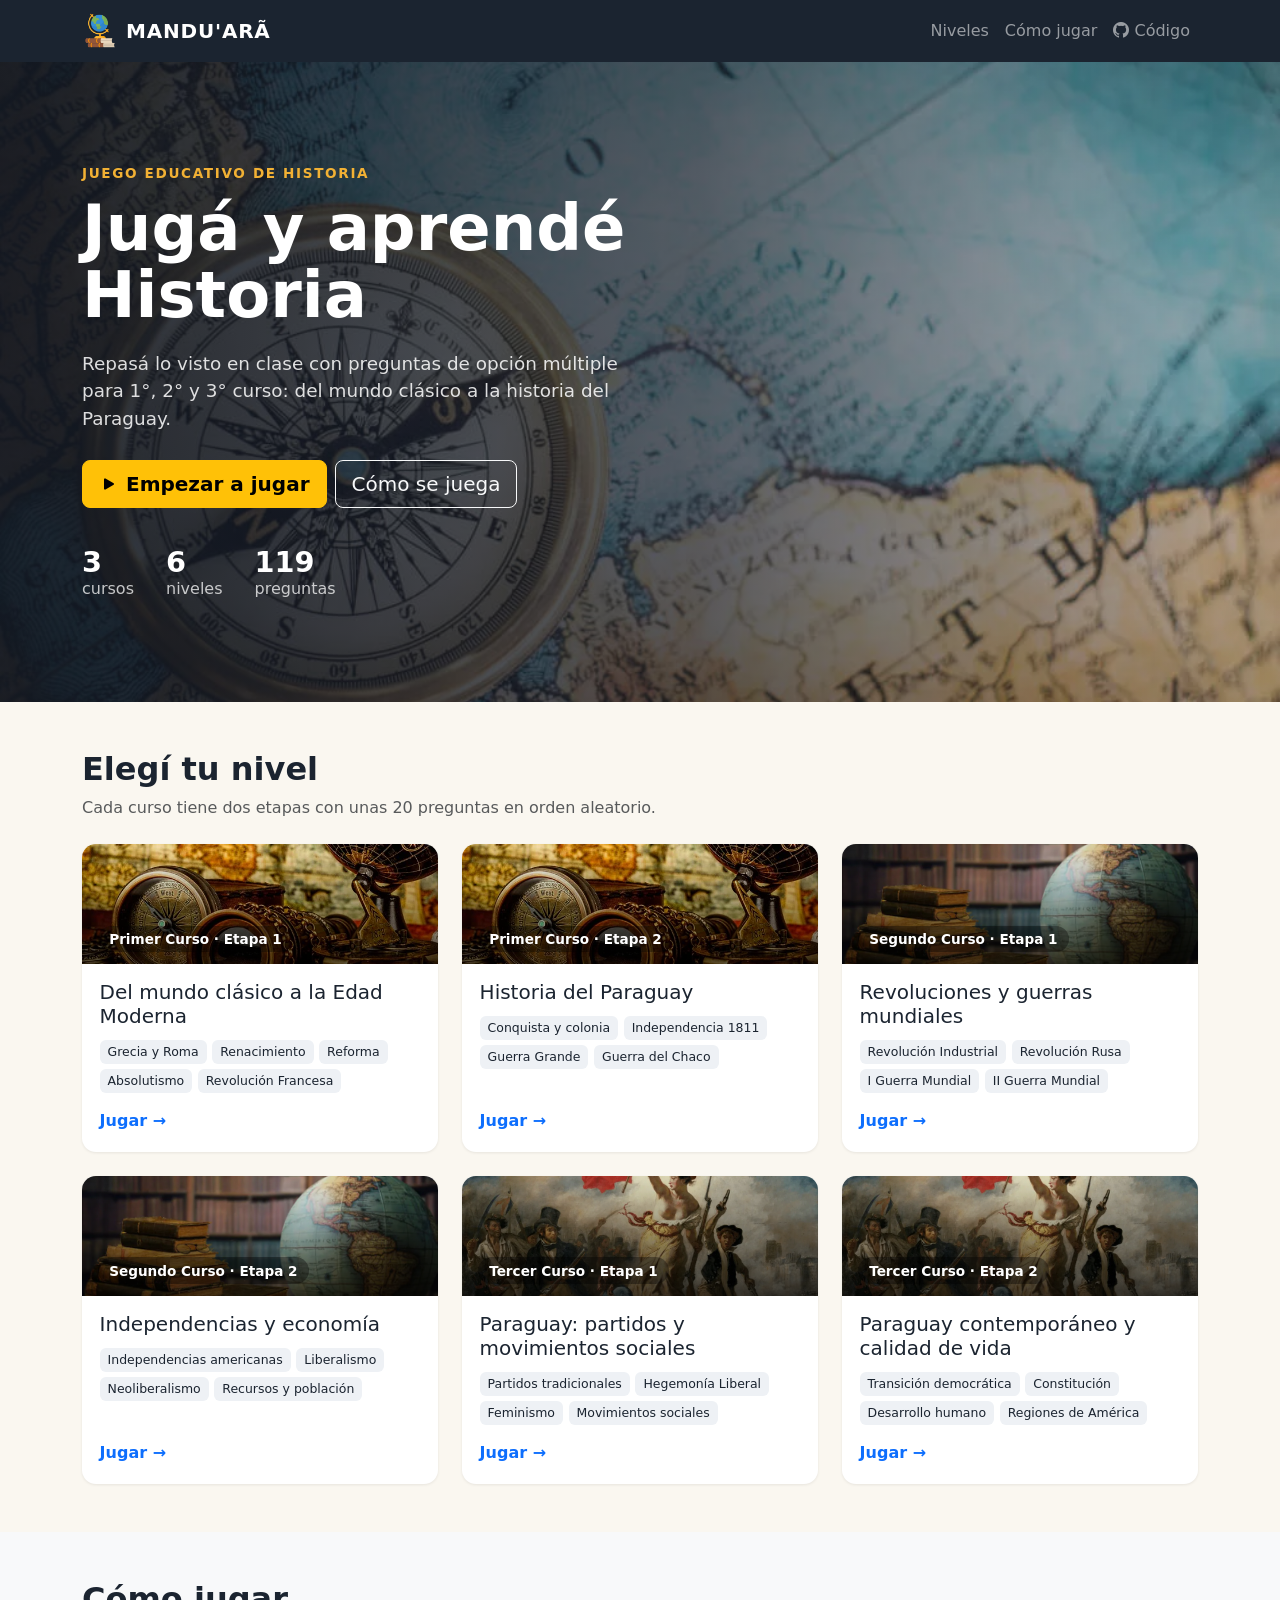
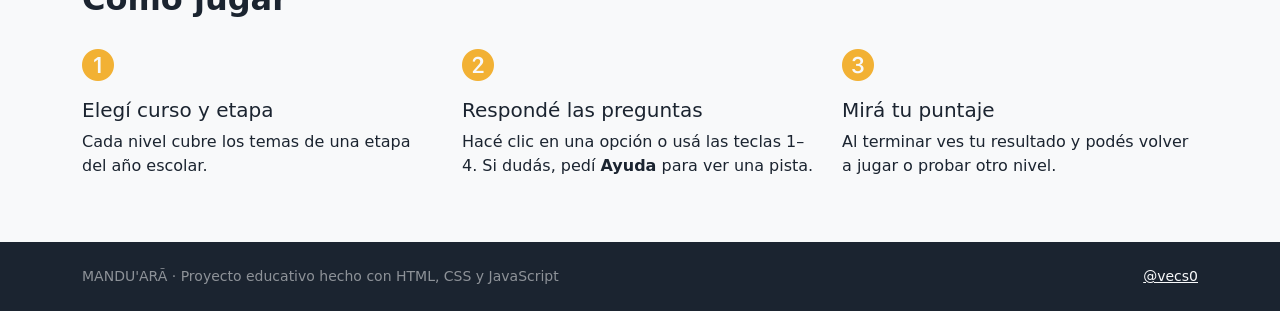
==== index.html @ 823389a2 "refactor: restructure quiz into single page with new landing - Replace 6 duplicated HTML pages and 3" ====
<!DOCTYPE html>
<html lang="es">
<head>
  <meta charset="UTF-8">
  <meta name="viewport" content="width=device-width, initial-scale=1.0">
  <title>MANDU'ARÃ · Juega y aprende Historia</title>
  <meta name="description" content="Juego de preguntas de Historia para 1°, 2° y 3° curso: mundo clásico, historia del Paraguay, guerras mundiales y más.">
  <meta name="theme-color" content="#1b2430">
  <link rel="icon" type="image/png" href="assets/img/favicon.png">

  <meta property="og:type" content="website">
  <meta property="og:site_name" content="MANDU'ARÃ">
  <meta property="og:title" content="MANDU'ARÃ · Juega y aprende Historia">
  <meta property="og:description" content="Quiz de Historia con 6 niveles, 119 preguntas y ayudas con imágenes.">
  <meta property="og:image" content="https://vecs0.github.io/manduara.dev/docs/screenshots/og-image.jpg">

  <link rel="stylesheet" href="https://cdn.jsdelivr.net/npm/bootstrap@5.3.3/dist/css/bootstrap.min.css" integrity="sha384-QWTKZyjpPEjISv5WaRU9OFeRpok6YctnYmDr5pNlyT2bRjXh0JMhjY6hW+ALEwIH" crossorigin="anonymous">
  <link rel="stylesheet" href="https://cdn.jsdelivr.net/npm/bootstrap-icons@1.11.3/font/bootstrap-icons.min.css" integrity="sha384-XGjxtQfXaH2tnPFa9x+ruJTuLE3Aa6LhHSWRr1XeTyhezb4abCG4ccI5AkVDxqC+" crossorigin="anonymous">
  <link rel="stylesheet" href="assets/css/main.css">
</head>
<body>
  <nav class="navbar navbar-expand-md navbar-dark barra sticky-top">
    <div class="container">
      <a class="navbar-brand d-flex align-items-center gap-2" href="index.html">
        <img src="assets/img/logo.png" alt="" width="36" height="36">
        <span>MANDU'ARÃ</span>
      </a>
      <button class="navbar-toggler" type="button" data-bs-toggle="collapse" data-bs-target="#menu" aria-controls="menu" aria-expanded="false" aria-label="Abrir menú">
        <span class="navbar-toggler-icon"></span>
      </button>
      <div class="collapse navbar-collapse" id="menu">
        <ul class="navbar-nav ms-auto">
          <li class="nav-item"><a class="nav-link" href="#niveles">Niveles</a></li>
          <li class="nav-item"><a class="nav-link" href="#como-jugar">Cómo jugar</a></li>
          <li class="nav-item"><a class="nav-link" href="https://github.com/vecs0/manduara.dev" target="_blank" rel="noopener"><i class="bi bi-github" aria-hidden="true"></i> Código</a></li>
        </ul>
      </div>
    </div>
  </nav>

  <header class="portada">
    <div class="container portada-contenido">
      <p class="portada-etiqueta">Juego educativo de Historia</p>
      <h1 class="portada-titulo">Jugá y aprendé Historia</h1>
      <p class="portada-texto">
        Repasá lo visto en clase con preguntas de opción múltiple para 1°, 2° y 3° curso:
        del mundo clásico a la historia del Paraguay.
      </p>
      <div class="d-flex flex-wrap gap-2">
        <a class="btn btn-warning btn-lg fw-semibold" href="#niveles"><i class="bi bi-play-fill" aria-hidden="true"></i> Empezar a jugar</a>
        <a class="btn btn-outline-light btn-lg" href="#como-jugar">Cómo se juega</a>
      </div>
      <ul class="portada-datos">
        <li><strong>3</strong> cursos</li>
        <li><strong>6</strong> niveles</li>
        <li><strong>119</strong> preguntas</li>
      </ul>
    </div>
  </header>

  <main>
    <section id="niveles" class="container py-5">
      <h2 class="seccion-titulo">Elegí tu nivel</h2>
      <p class="text-body-secondary mb-4">Cada curso tiene dos etapas con unas 20 preguntas en orden aleatorio.</p>
      <div id="lista-niveles" class="row g-4"></div>
      <noscript><p class="alert alert-warning mt-3">Este juego necesita JavaScript para funcionar.</p></noscript>
    </section>

    <section id="como-jugar" class="bg-body-tertiary py-5">
      <div class="container">
        <h2 class="seccion-titulo mb-4">Cómo jugar</h2>
        <div class="row g-4">
          <div class="col-md-4">
            <div class="paso"><i class="bi bi-1-circle-fill" aria-hidden="true"></i>
              <h3 class="h5">Elegí curso y etapa</h3>
              <p>Cada nivel cubre los temas de una etapa del año escolar.</p></div>
          </div>
          <div class="col-md-4">
            <div class="paso"><i class="bi bi-2-circle-fill" aria-hidden="true"></i>
              <h3 class="h5">Respondé las preguntas</h3>
              <p>Hacé clic en una opción o usá las teclas 1–4. Si dudás, pedí <strong>Ayuda</strong> para ver una pista.</p></div>
          </div>
          <div class="col-md-4">
            <div class="paso"><i class="bi bi-3-circle-fill" aria-hidden="true"></i>
              <h3 class="h5">Mirá tu puntaje</h3>
              <p>Al terminar ves tu resultado y podés volver a jugar o probar otro nivel.</p></div>
          </div>
        </div>
      </div>
    </section>
  </main>

  <footer class="barra text-white-50 py-4">
    <div class="container d-flex flex-wrap justify-content-between gap-2 small">
      <span>MANDU'ARÃ · Proyecto educativo hecho con HTML, CSS y JavaScript</span>
      <a class="link-light" href="https://github.com/vecs0" target="_blank" rel="noopener">@vecs0</a>
    </div>
  </footer>

  <script src="https://cdn.jsdelivr.net/npm/bootstrap@5.3.3/dist/js/bootstrap.bundle.min.js" integrity="sha384-YvpcrYf0tY3lHB60NNkmXc5s9fDVZLESaAA55NDzOxhy9GkcIdslK1eN7N6jIeHz" crossorigin="anonymous"></script>
  <script src="assets/js/niveles.js"></script>
  <script>
    (function () {
      const lista = document.getElementById("lista-niveles");
      for (const curso of window.NIVELES) {
        for (const e of curso.etapas) {
          const col = document.createElement("div");
          col.className = "col-sm-6 col-lg-4";
          const a = document.createElement("a");
          a.className = "nivel";
          a.href = `quiz.html?curso=${curso.curso}&etapa=${e.etapa}`;
          a.style.setProperty("--fondo", `url("${new URL(curso.fondo, location.href)}")`);

          const cabecera = document.createElement("div");
          cabecera.className = "nivel-cabecera";
          const etiqueta = document.createElement("span");
          etiqueta.className = "nivel-curso";
          etiqueta.textContent = `${curso.nombre} · Etapa ${e.etapa}`;
          cabecera.append(etiqueta);

          const cuerpo = document.createElement("div");
          cuerpo.className = "nivel-cuerpo";
          const h3 = document.createElement("h3");
          h3.className = "h5";
          h3.textContent = e.titulo;
          const temas = document.createElement("ul");
          temas.className = "nivel-temas";
          for (const t of e.temas) {
            const li = document.createElement("li");
            li.textContent = t;
            temas.append(li);
          }
          const cta = document.createElement("span");
          cta.className = "nivel-cta";
          cta.textContent = "Jugar →";
          cuerpo.append(h3, temas, cta);

          a.append(cabecera, cuerpo);
          col.append(a);
          lista.append(col);
        }
      }
    })();
  </script>
</body>
</html>
---- assets/css/main.css ----
:root {
  --tinta: #1b2430;
  --acento: #f2b134;
  --papel: #faf7f0;
  --verde: #198754;
  --rojo: #dc3545;
  --radio: 14px;
}

body {
  background: var(--papel);
  color: var(--tinta);
}

.barra {
  background: var(--tinta);
}

.navbar-brand {
  font-weight: 700;
  letter-spacing: 0.04em;
}

/* ---------- Portada ---------- */
.portada {
  position: relative;
  color: #fff;
  background:
    linear-gradient(90deg, rgba(20, 26, 36, 0.92) 0%, rgba(20, 26, 36, 0.7) 55%, rgba(20, 26, 36, 0.25) 100%),
    url("../img/fondos/portada.webp") center / cover no-repeat;
  min-height: min(78vh, 640px);
  display: flex;
  align-items: center;
}

.portada-contenido {
  padding-block: 4rem;
  max-width: 1140px;
}

.portada-etiqueta {
  color: var(--acento);
  font-weight: 600;
  text-transform: uppercase;
  letter-spacing: 0.12em;
  font-size: 0.85rem;
  margin-bottom: 0.75rem;
}

.portada-titulo {
  font-size: clamp(2.2rem, 6vw, 4rem);
  font-weight: 800;
  line-height: 1.05;
  max-width: 14ch;
}

.portada-texto {
  font-size: 1.15rem;
  max-width: 46ch;
  color: rgba(255, 255, 255, 0.85);
  margin-block: 1.25rem 1.75rem;
}

.portada-datos {
  display: flex;
  gap: 2rem;
  list-style: none;
  padding: 0;
  margin: 2.5rem 0 0;
  color: rgba(255, 255, 255, 0.75);
}

.portada-datos strong {
  display: block;
  font-size: 1.8rem;
  color: #fff;
  line-height: 1;
}

.seccion-titulo {
  font-weight: 800;
}

/* ---------- Tarjetas de nivel ---------- */
.nivel {
  display: flex;
  flex-direction: column;
  height: 100%;
  border-radius: var(--radio);
  overflow: hidden;
  background: #fff;
  color: inherit;
  text-decoration: none;
  box-shadow: 0 1px 3px rgba(0, 0, 0, 0.08);
  transition: transform 0.2s ease, box-shadow 0.2s ease;
}

.nivel:hover,
.nivel:focus-visible {
  transform: translateY(-4px);
  box-shadow: 0 12px 28px rgba(0, 0, 0, 0.14);
  color: inherit;
}

.nivel-cabecera {
  height: 120px;
  display: flex;
  align-items: flex-end;
  padding: 0.75rem 1rem;
  background: linear-gradient(transparent, rgba(0, 0, 0, 0.65)), var(--fondo) center / cover;
}

.nivel-curso {
  color: #fff;
  font-weight: 600;
  font-size: 0.85rem;
  background: rgba(0, 0, 0, 0.35);
  border-radius: 999px;
  padding: 0.2rem 0.7rem;
}

.nivel-cuerpo {
  display: flex;
  flex-direction: column;
  flex: 1;
  padding: 1rem 1.1rem 1.2rem;
}

.nivel-temas {
  display: flex;
  flex-wrap: wrap;
  gap: 0.35rem;
  list-style: none;
  padding: 0;
  margin: 0.25rem 0 1rem;
}

.nivel-temas li {
  font-size: 0.78rem;
  background: #eef1f5;
  border-radius: 6px;
  padding: 0.15rem 0.5rem;
}

.nivel-cta {
  margin-top: auto;
  font-weight: 700;
  color: #0d6efd;
}

.paso i {
  font-size: 2rem;
  color: var(--acento);
}

.paso h3 {
  margin-top: 0.5rem;
}

/* ---------- Quiz ---------- */
.pagina-quiz {
  min-height: 100vh;
  background:
    linear-gradient(rgba(20, 26, 36, 0.55), rgba(20, 26, 36, 0.55)),
    var(--fondo, none) center / cover fixed no-repeat,
    var(--tinta);
}

.tablero {
  max-width: 820px;
  background: rgba(255, 255, 255, 0.97);
  border-radius: var(--radio);
  padding: clamp(1rem, 3vw, 2rem);
  box-shadow: 0 20px 50px rgba(0, 0, 0, 0.3);
}

.tablero-encabezado {
  display: flex;
  justify-content: space-between;
  align-items: center;
  gap: 1rem;
}

.tarjeta-pregunta {
  margin-block: 1.5rem;
}

.pregunta {
  font-size: clamp(1.2rem, 2.6vw, 1.6rem);
  font-weight: 600;
  line-height: 1.35;
  outline: none;
}

.opciones {
  display: grid;
  gap: 0.75rem;
}

.opcion {
  display: flex;
  align-items: center;
  gap: 0.85rem;
  width: 100%;
  text-align: left;
  font-size: 1.05rem;
  padding: 0.9rem 1rem;
  border: 2px solid #e3e6ea;
  border-radius: 10px;
  background: #f7f8fa;
  color: inherit;
  cursor: pointer;
  transition: background 0.15s ease, border-color 0.15s ease, transform 0.15s ease;
}

.opcion:hover:not(:disabled),
.opcion:focus-visible {
  border-color: #0d6efd;
  background: #eef4ff;
  outline: none;
}

.opcion:active:not(:disabled) {
  transform: scale(0.99);
}

.opcion:disabled {
  cursor: default;
}

.opcion-tecla {
  flex: none;
  display: grid;
  place-items: center;
  width: 1.9rem;
  height: 1.9rem;
  border-radius: 6px;
  background: #fff;
  border: 1px solid #d5d9df;
  font-size: 0.85rem;
  font-weight: 700;
}

.opcion.es-correcta {
  border-color: var(--verde);
  background: #e8f5ee;
}

.opcion.es-incorrecta {
  border-color: var(--rojo);
  background: #fdecee;
}

@media (prefers-reduced-motion: reduce) {
  * {
    transition: none !important;
  }
}
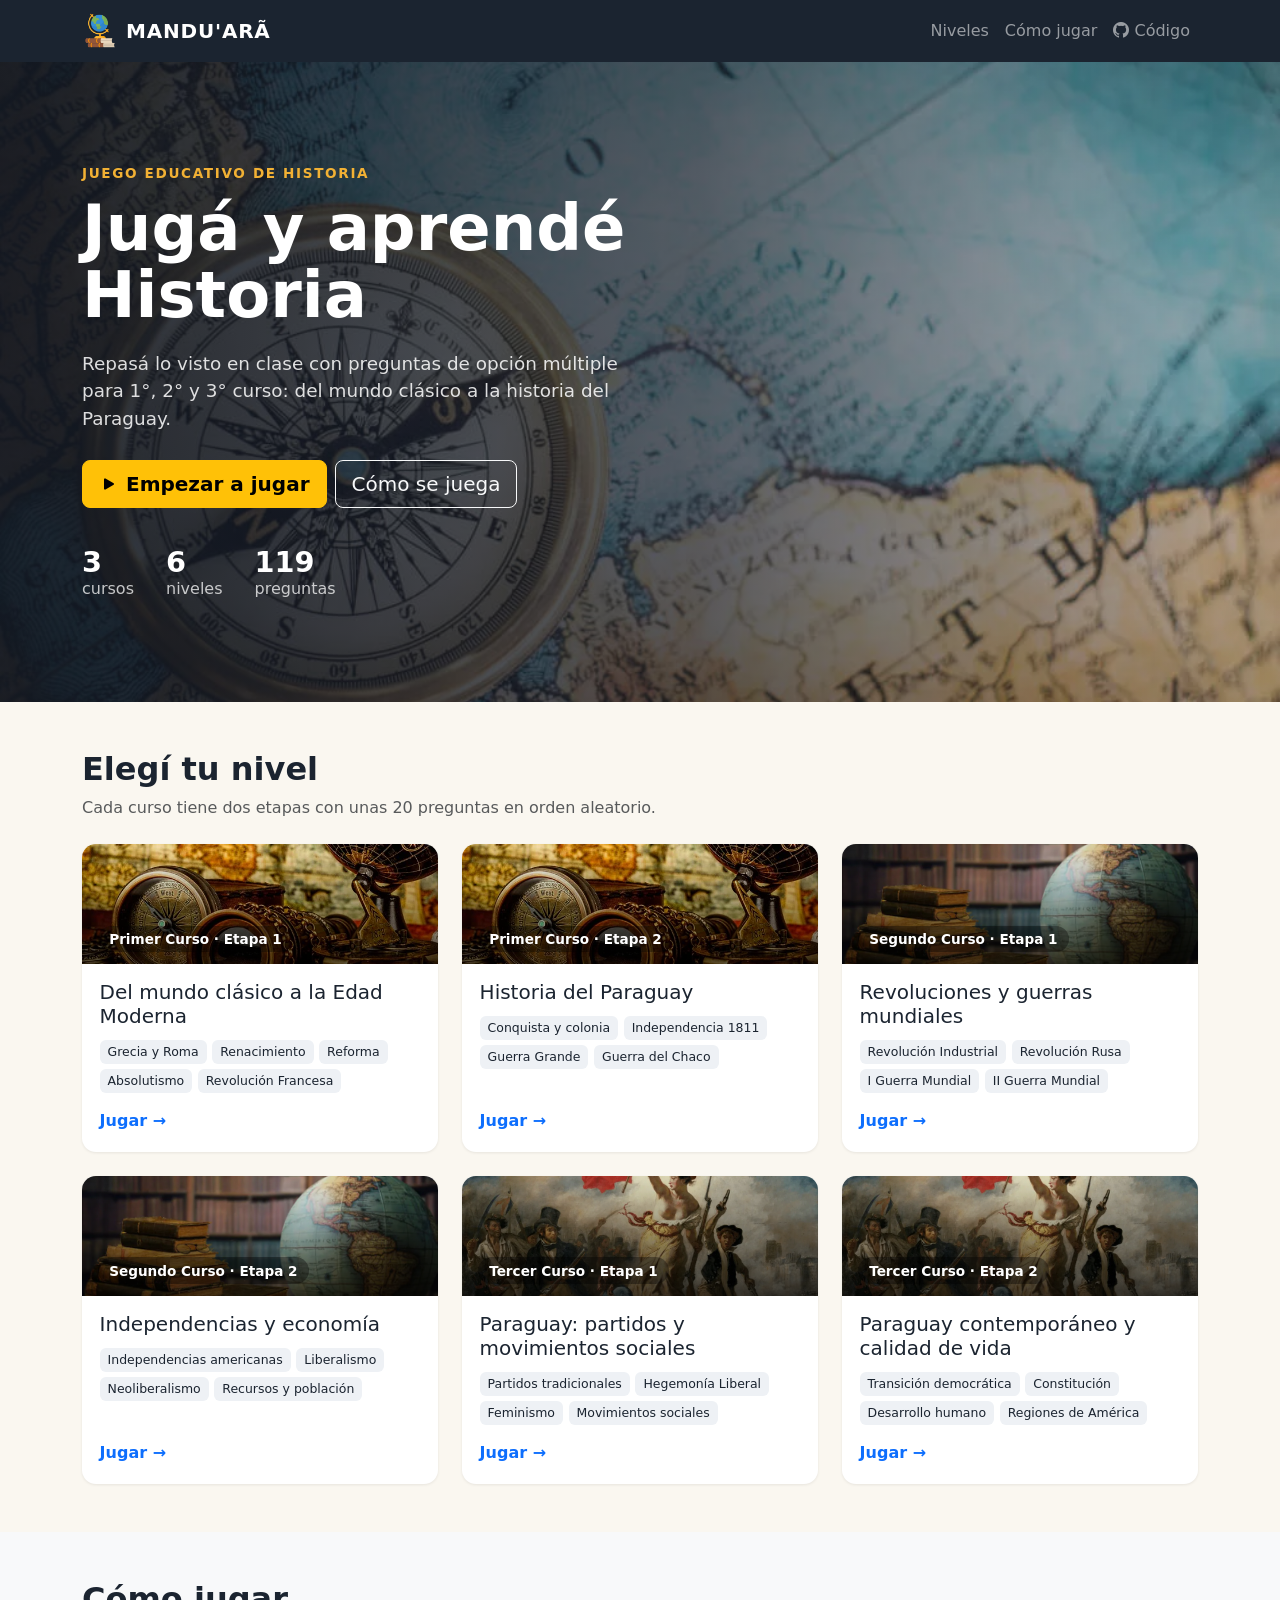
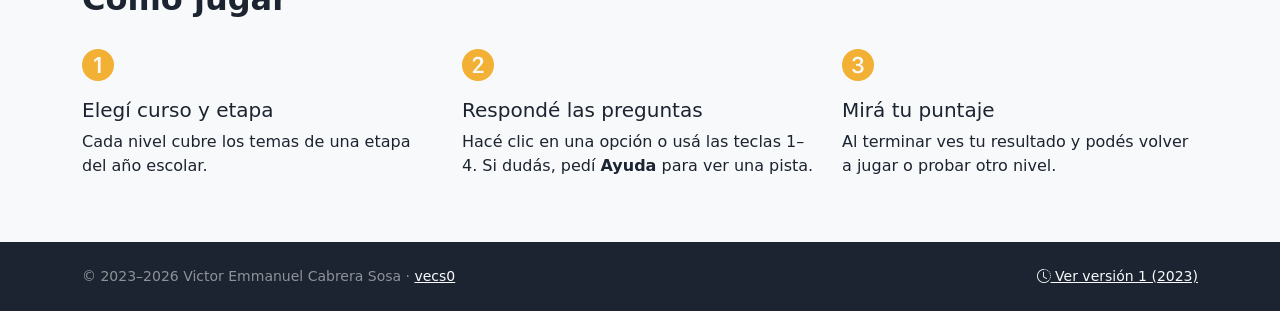
==== commit d7668cd9: "docs: polish README, archive v1 and set license author - Replace emoji section headers with Bootstra" ====
--- a/index.html
+++ b/index.html
@@ -92,8 +92,8 @@
 
   <footer class="barra text-white-50 py-4">
     <div class="container d-flex flex-wrap justify-content-between gap-2 small">
-      <span>MANDU'ARÃ · Proyecto educativo hecho con HTML, CSS y JavaScript</span>
-      <a class="link-light" href="https://github.com/vecs0" target="_blank" rel="noopener">@vecs0</a>
+      <span>© 2023–2026 Victor Emmanuel Cabrera Sosa · <a class="link-light" href="https://github.com/vecs0" target="_blank" rel="noopener">vecs0</a></span>
+      <span><a class="link-light" href="v1/index.html"><i class="bi bi-clock-history" aria-hidden="true"></i> Ver versión 1 (2023)</a></span>
     </div>
   </footer>
 
